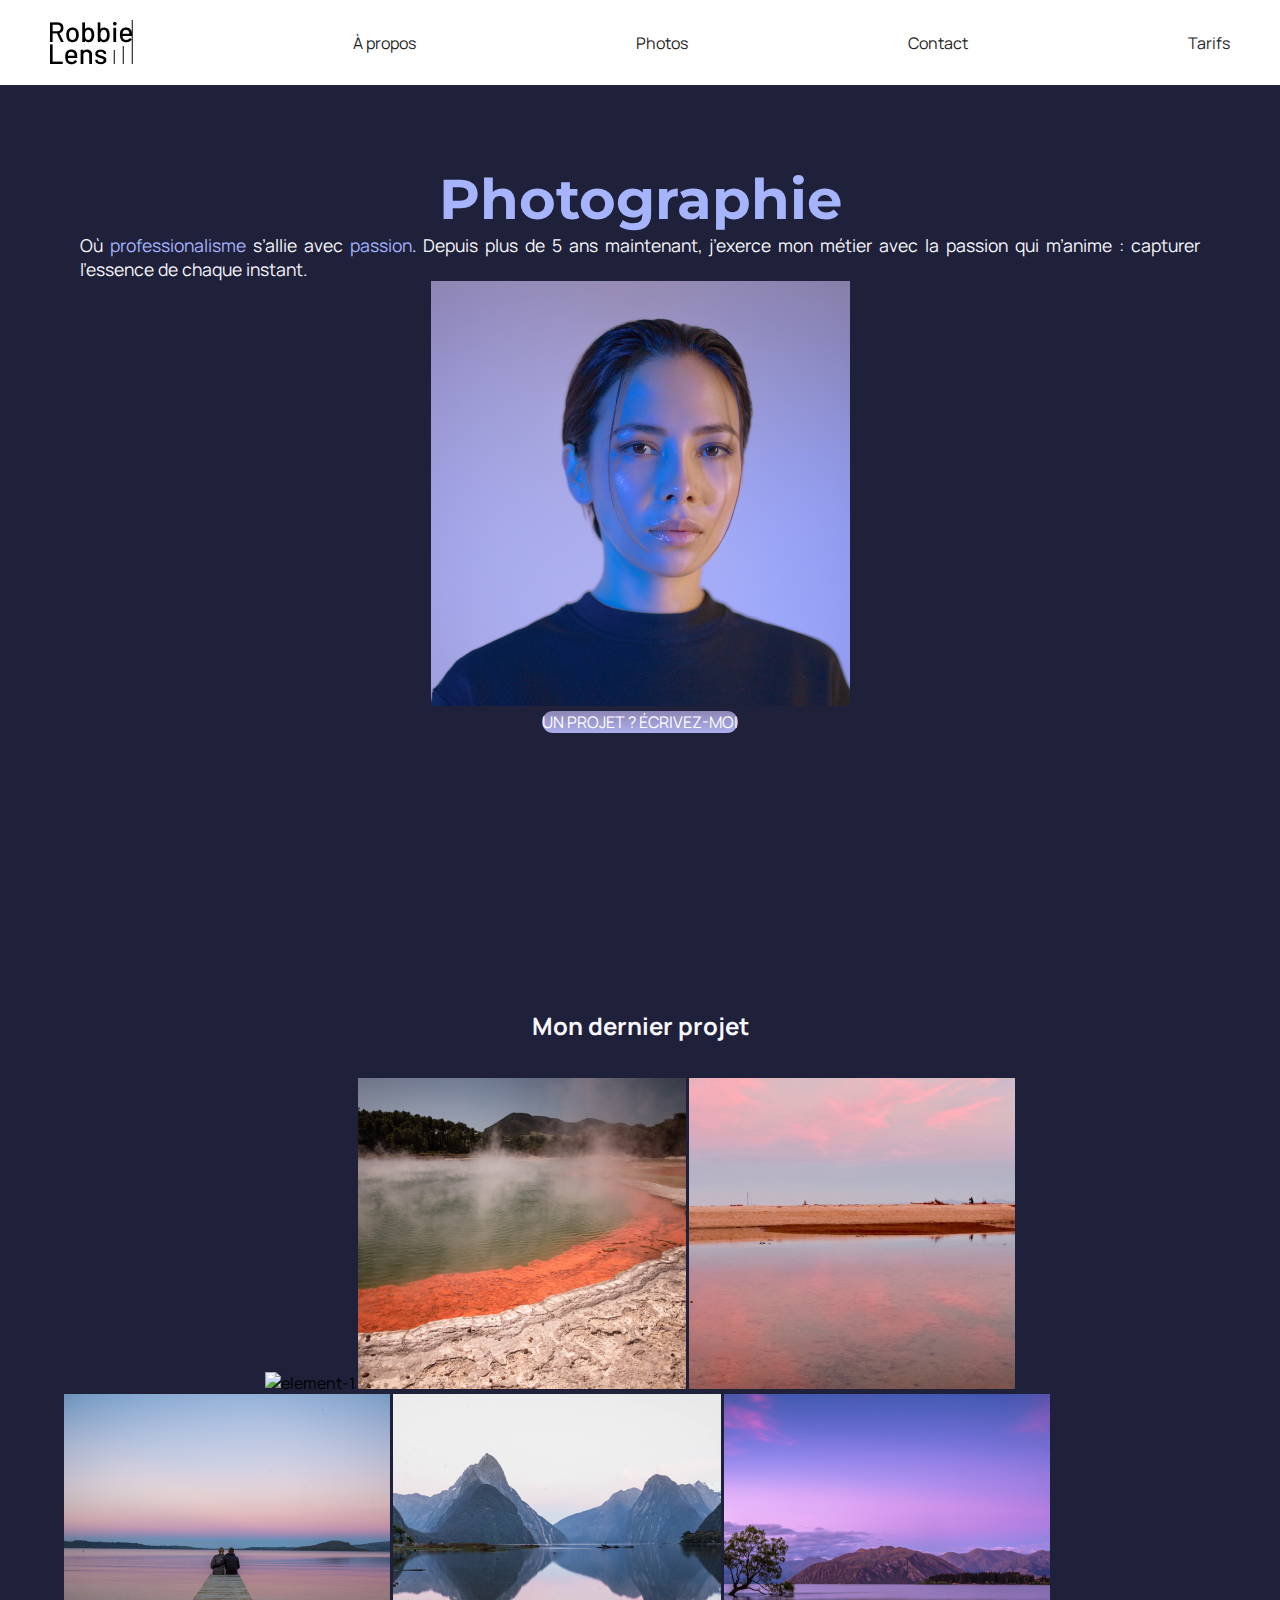
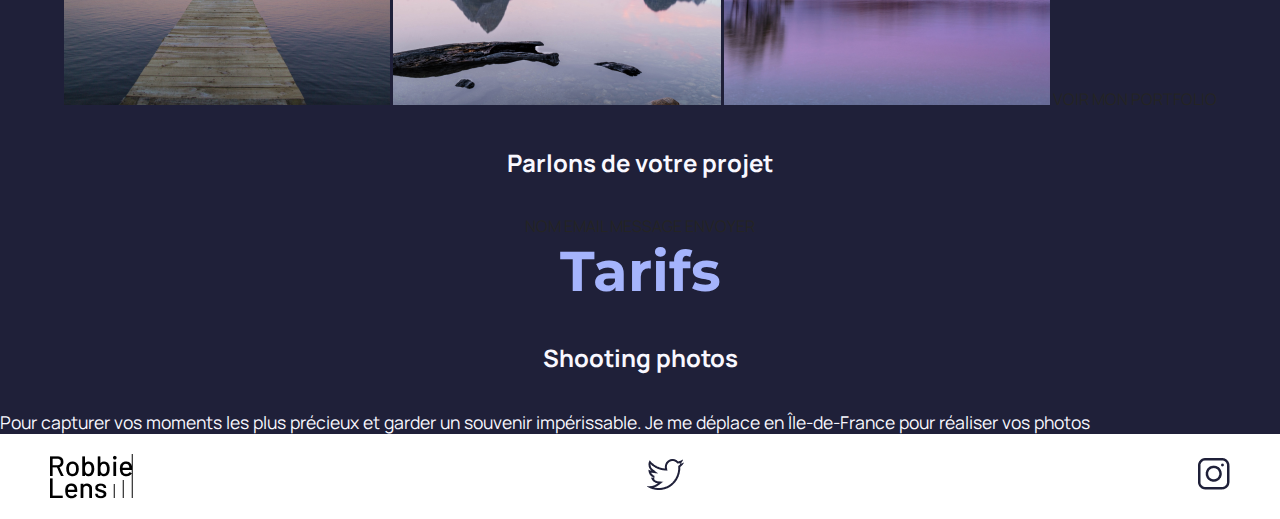
==== index.html @ d6343a6c "portfolio" ====
<!DOCTYPE html>
<html lang="fr">
    <head>
        <meta charset="utf-8">
        <title>Accueil - Robbie Lens Photographie</title>
    <link href="style.css" rel="stylesheet" >
    <link rel="preconnect" href="https://fonts.googleapis.com">
    <link rel="preconnect" href="https://fonts.gstatic.com" crossorigin>
    <link href="https://fonts.googleapis.com/css2?family=Manrope&family=Montserrat&display=swap" rel="stylesheet">
</head>

<body>
    <header> 
        <nav class="menu">
            <img src="images/logo.png" alt="logo" >
            <a href="Robilens_web_site.html">À propos</a>
            <a href="photos.html">Photos</a>
            <a href="contact.html">Contact</a>
            <a href="tarif.html">Tarifs</a>
    </nav>
</header>
<main class="Accueil">
    <section>
    <h1>Photographie</h1>
    <p>
        Où <em>professionalisme</em> s’allie avec <em>passion</em>. Depuis plus de 5 ans maintenant, j’exerce mon métier avec la passion qui m’anime : capturer l’essence de chaque instant.
    </p>
    <img src="images/robbie-lens.png" alt="Portrait avec effet de la photographe Robbie Lens" >
    <div>
        <a href="" class="cta">UN PROJET ? ÉCRIVEZ-MOI</a>
    </div>
    </section>
    <section class ="dernier_projet"></section>
    <h2>Mon dernier projet</h2>
        <div>
            <img src="images/acceuil/element-1.png" alt="element-1">
            <img src="images/accueil/element-2.png" alt="element-2">
            <img src="images/accueil/element-3.png" alt="element-3">
        </div>
        <div>
        <img src="images/accueil/element-4.png" alt="element-4">
                <img src="images/accueil/element-5.png" alt="element-5">
                <img src="images/accueil/element-6.png" alt="element-6">
    <a href="" class="portfolio">VOIR MON PORTFOLIO</a>
</div>
<h2>Parlons de votre projet</h2>
<div>
    <a href="" class="entrer_nom">NOM</a>
    <a href="" class="entrer_email">EMAIL</a>
    <a href="" class="entrer_message">MESSAGE</a>
    <a href="" class="_blank">ENVOYER</a>
</div>
<h1>Tarifs</h1>
<h2>Shooting photos</h2>
<p>Pour capturer vos moments les plus précieux et garder un souvenir impérissable. Je me déplace en Île-de-France pour réaliser vos photos</p>
</section>
</main>
<footer>
    <img src="images/logo.png" alt="Logo Robbie Lens" >
    <a target="_blank" href="https://twitter.com/" class="lien-icone">
        <img src="images/twitter.png" alt="Logo Twitter" >
    </a>
    <a target="_blank" href="https://www.instagram.com/" class="lien-icone">
        <img src="images/instagram.png" alt="Logo Instagram" >
    </a></footer>
</body>

</html>
---- style.css ----
*{
  margin: 0;
}
body {
    font-family: 'Manrope', sans-serif;
    font-size: 1em;
    background-color: #1f2039;
    text-align:center;
  }
  
  a {
    color: #242424;
    text-decoration: none;
  }
  
  em {
    color: #a5b4fc;
    font-style: normal;
  }
  
  h1 {
    font-size: 3.5em;
    color: #a5b4fc;
    font-family: 'Montserrat', sans-serif;
  }
  
  h2 {
    color: #f9f8ff;
    padding: 1.5em;
  }

  section {
    padding: 80px;
    text-align: center;
  }

  p,
  li {
    font-size: 1.1em;
    color: #f9f8ff;
    text-align: justify;
  }
  
  header,
  footer {
    background-color: white;
    padding: 20px 50px 20px 50px;
  }
  
  .cta {
    background: linear-gradient(#8e86b5, #acaeed);
    color: white;
    border-radius: 50px;
  }
  
  a:hover {
    text-decoration: underline;
  }
  
  .cta:hover {
    padding: auto;
    background: linear-gradient(#696484, #8788ba);
    text-decoration: none;
  }
  
  .lien-icone:hover {
    opacity: 0.5;
  }
  
  .carre-contenu {
    border-right: 1px solid #8e86b5;
    border-bottom: 1px solid #8e86b5;
    padding: 50px;
  }

nav,
footer{
  display: flex;
  justify-content: space-between;
  align-items:center;
  flex-direction: row;
}
nav a {
  margin-left: 30px;
}
.logo{
  display: flex;
  align-items: flex-start;
}

.dernier_projet h2{
  background-color: white;
  padding:80px;
  color : #242424;
  text-align: center;
  margin-bottom: 80px;
}
  .dernier_projet div{
    display: flex;
    flex-direction: row;
    gap: 20px;
    justify-content: center;
    margin-bottom: 20px;
}
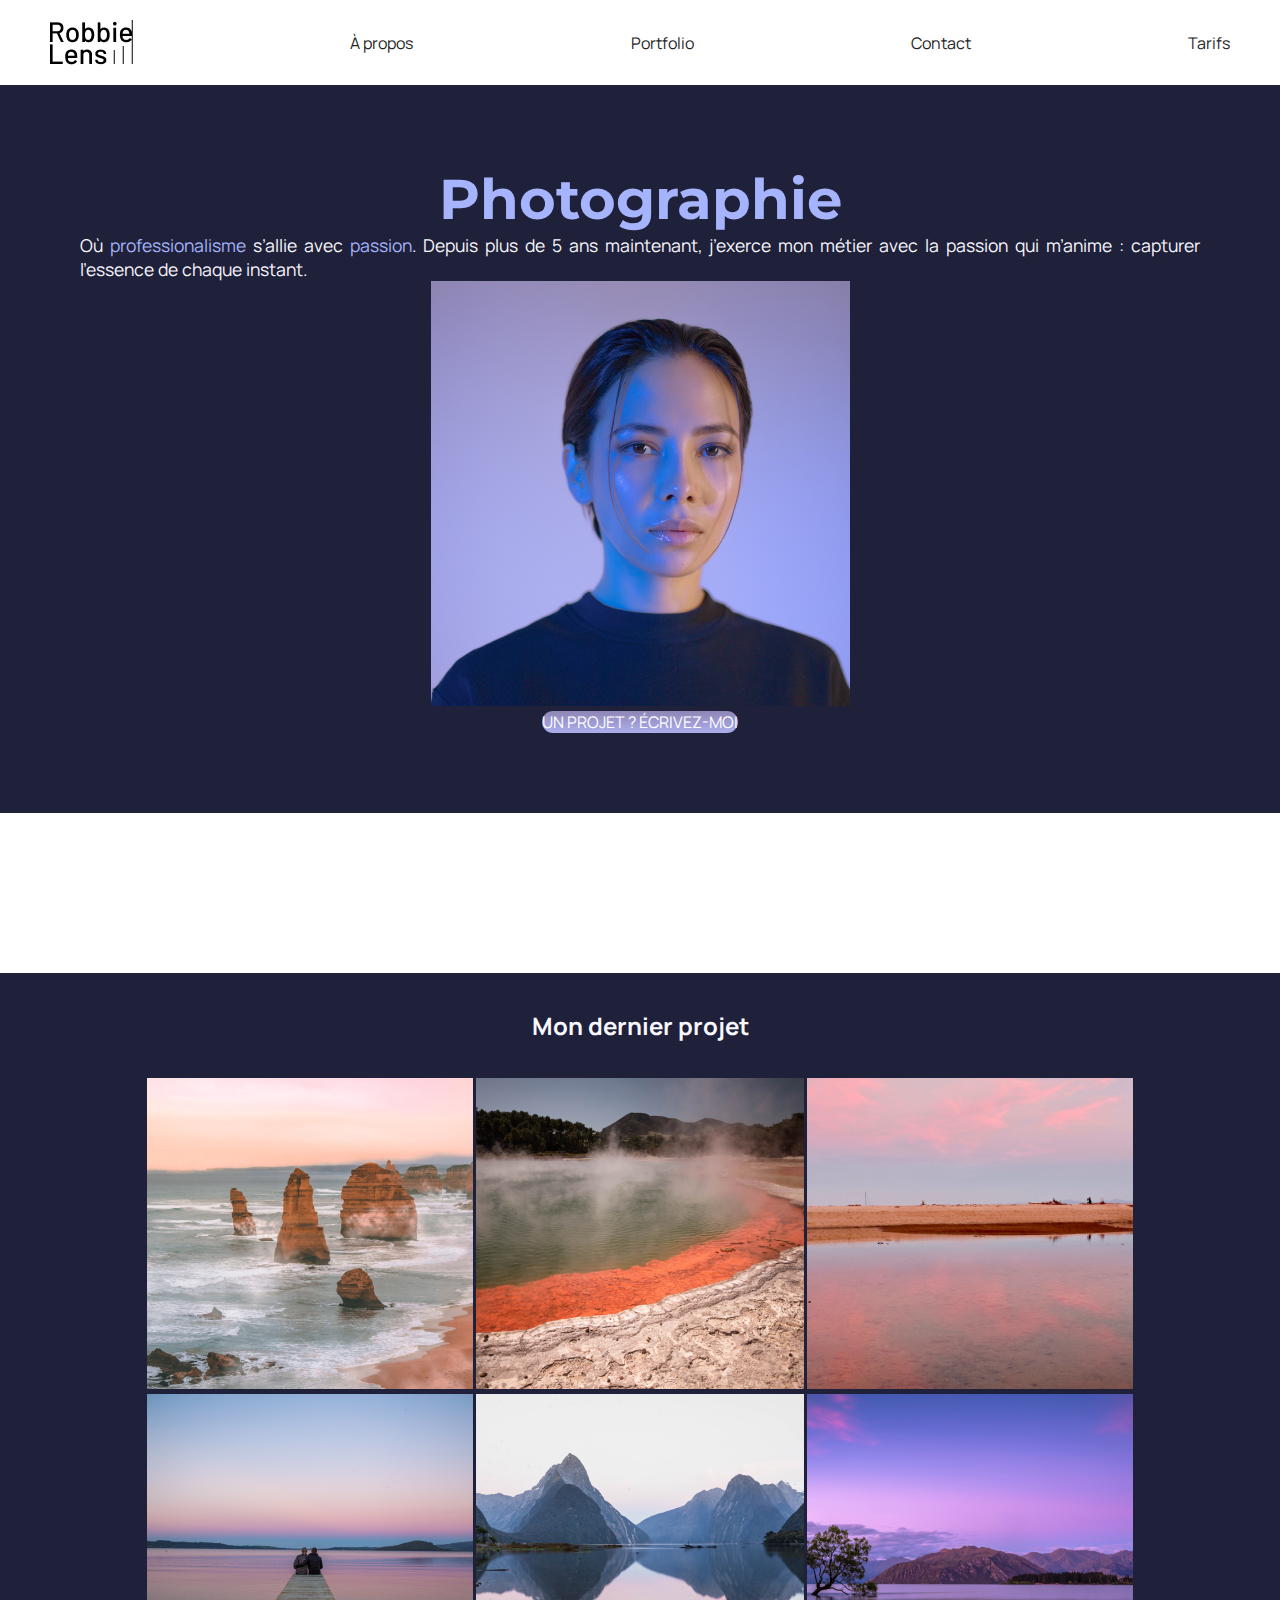
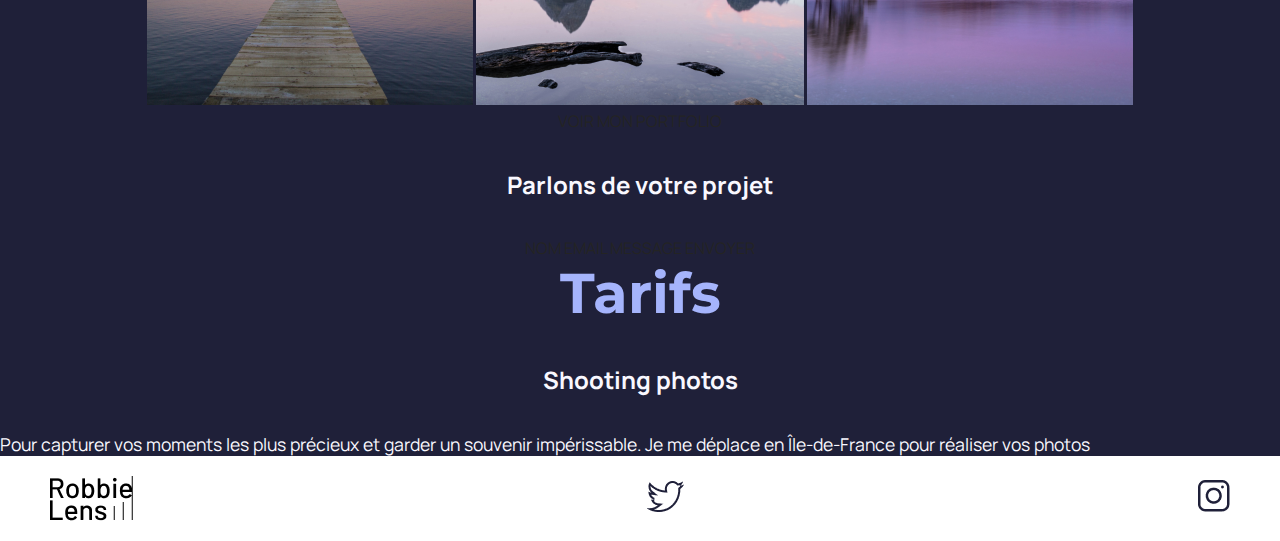
==== commit ac37a26b: "update" ====
--- a/index.html
+++ b/index.html
@@ -14,7 +14,7 @@
         <nav class="menu">
             <img src="images/logo.png" alt="logo" >
             <a href="Robilens_web_site.html">À propos</a>
-            <a href="photos.html">Photos</a>
+            <a href="portfolio.html">Portfolio</a>
             <a href="contact.html">Contact</a>
             <a href="tarif.html">Tarifs</a>
     </nav>
@@ -33,16 +33,16 @@
     <section class ="dernier_projet"></section>
     <h2>Mon dernier projet</h2>
         <div>
-            <img src="images/acceuil/element-1.png" alt="element-1">
+            <img src="images\accueil\element-1.png" alt="element-1">
             <img src="images/accueil/element-2.png" alt="element-2">
             <img src="images/accueil/element-3.png" alt="element-3">
         </div>
         <div>
-        <img src="images/accueil/element-4.png" alt="element-4">
-                <img src="images/accueil/element-5.png" alt="element-5">
-                <img src="images/accueil/element-6.png" alt="element-6">
-    <a href="" class="portfolio">VOIR MON PORTFOLIO</a>
-</div>
+            <img src="images/accueil/element-4.png" alt="element-4">
+            <img src="images/accueil/element-5.png" alt="element-5">
+            <img src="images/accueil/element-6.png" alt="element-6">
+        </div>
+   <div><a href="" class="portfolio">VOIR MON PORTFOLIO</a></div> 
 <h2>Parlons de votre projet</h2>
 <div>
     <a href="" class="entrer_nom">NOM</a>
--- a/style.css
+++ b/style.css
@@ -88,17 +88,51 @@
   align-items: flex-start;
 }
 
+.dernier_projet {
+  background-color: white;
+}
 .dernier_projet h2{
-  background-color: white;
   padding:80px;
   color : #242424;
   text-align: center;
   margin-bottom: 80px;
 }
+.dernier_projet div{
+  background-color: white;
+  
+}
   .dernier_projet div{
     display: flex;
     flex-direction: row;
+    flex-wrap: wrap;
     gap: 20px;
     justify-content: center;
     margin-bottom: 20px;
 }
+.portfolio-section-photos{
+  background-color: white;
+}
+.portfolio-section-photos h2{
+  color: #242424;
+  margin-bottom: 80px;
+}
+
+.grid_paysages {
+  display: grid;
+  grid-template-columns: 1fr 1fr 1fr;
+  grid-template-rows: 300px 300px 300px;
+  gap: 15px
+  
+}
+.grid_portraits{
+  display:grid;
+  grid-template-columns: 1fr 1fr 1fr;
+  grid-template-rows: 300px 300px;
+  gap: 15px
+}
+.grid_paysages img,
+.grid_portraits img{
+  height: 100%;
+  width: 100%;
+  object-fit: cover;
+}
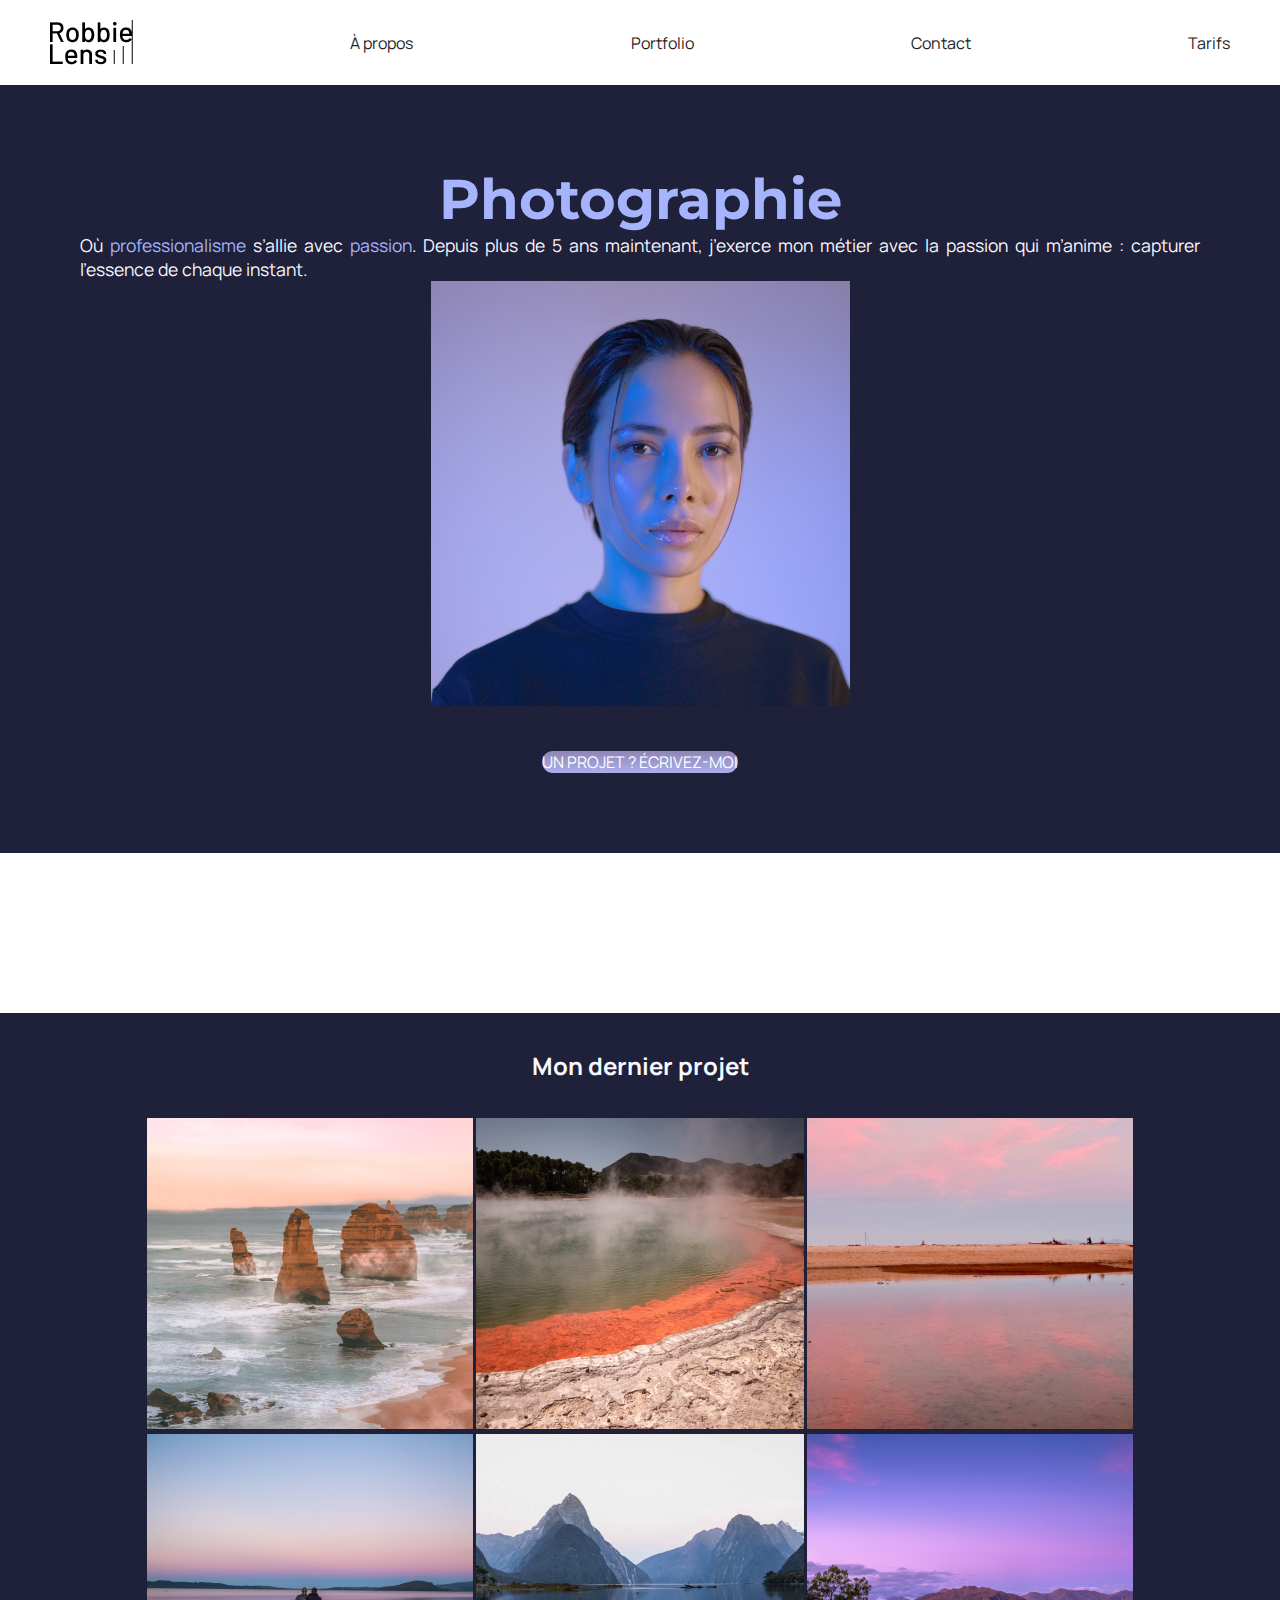
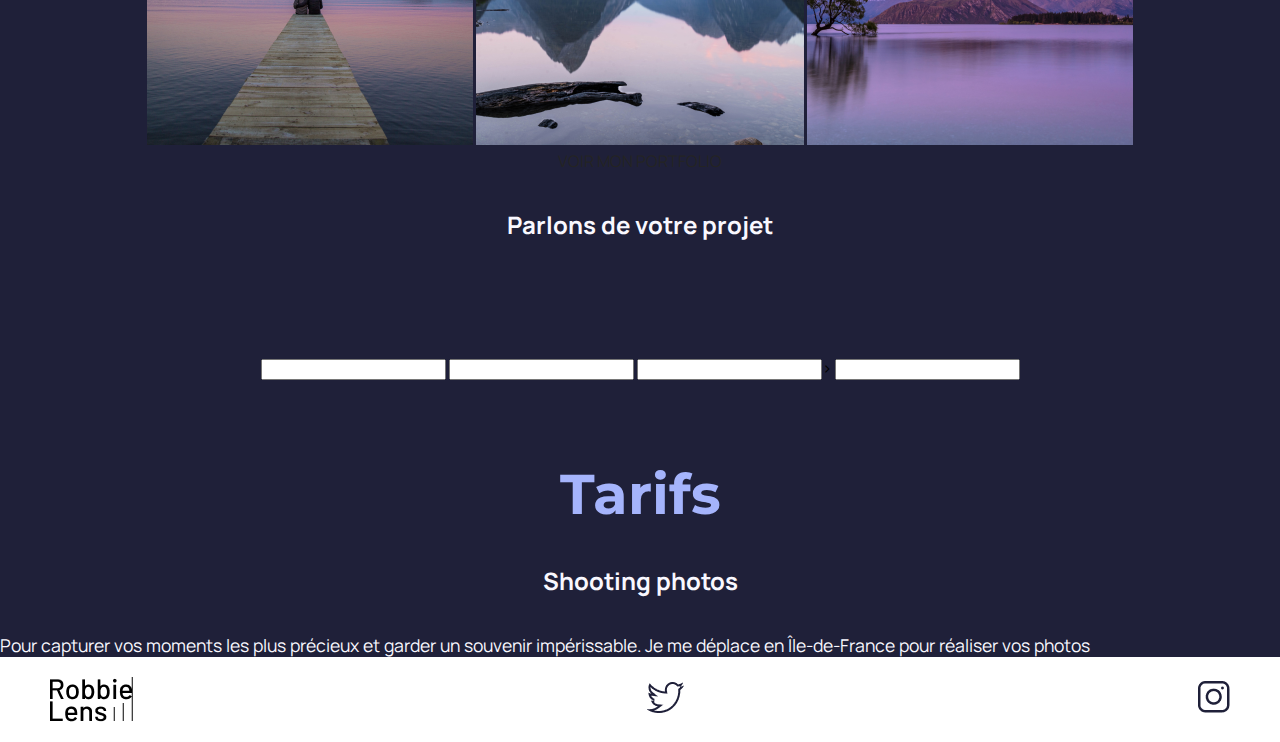
==== commit 58db59e0: "création d'un formulaire" ====
--- a/index.html
+++ b/index.html
@@ -16,7 +16,7 @@
             <a href="Robilens_web_site.html">À propos</a>
             <a href="portfolio.html">Portfolio</a>
             <a href="contact.html">Contact</a>
-            <a href="tarif.html">Tarifs</a>
+            <a href="tarifs.html">Tarifs</a>
     </nav>
 </header>
 <main class="Accueil">
@@ -44,12 +44,14 @@
         </div>
    <div><a href="" class="portfolio">VOIR MON PORTFOLIO</a></div> 
 <h2>Parlons de votre projet</h2>
-<div>
-    <a href="" class="entrer_nom">NOM</a>
-    <a href="" class="entrer_email">EMAIL</a>
-    <a href="" class="entrer_message">MESSAGE</a>
-    <a href="" class="_blank">ENVOYER</a>
-</div>
+<section>
+    <form>
+        <input type="text" name="NOM">
+        <input type="email" email=" Email">
+        <input type="text" message=" text">>
+        <input type="action" action="envoyer">
+    </form>
+</section>
 <h1>Tarifs</h1>
 <h2>Shooting photos</h2>
 <p>Pour capturer vos moments les plus précieux et garder un souvenir impérissable. Je me déplace en Île-de-France pour réaliser vos photos</p>
--- a/style.css
+++ b/style.css
@@ -25,6 +25,7 @@
   }
   
   h2 {
+    text-align: center;
     color: #f9f8ff;
     padding: 1.5em;
   }
@@ -48,6 +49,8 @@
   }
   
   .cta {
+    margin-top: 40px;
+    display: inline-block;
     background: linear-gradient(#8e86b5, #acaeed);
     color: white;
     border-radius: 50px;
@@ -136,3 +139,32 @@
   width: 100%;
   object-fit: cover;
 }
+table {
+  margin-top: 40px;
+  margin-bottom: 30px;
+  margin-left: 40px;
+  margin-right: 40px;
+  padding-left: 40px;
+  font-family: 'Montserrat';
+  Position: center;
+  color: white;
+  text-align: center;
+  width: 100%;
+  border-collapse: collapse;
+}
+th{
+font-style: normal;
+font-weight: 400;
+font-size: 20px;
+color: #a5b4fc;
+}
+td,
+th {
+  padding: 15px;
+  border: 1px solid #a5b4fc;
+}
+
+td,
+tr {
+  padding: 80px;
+}
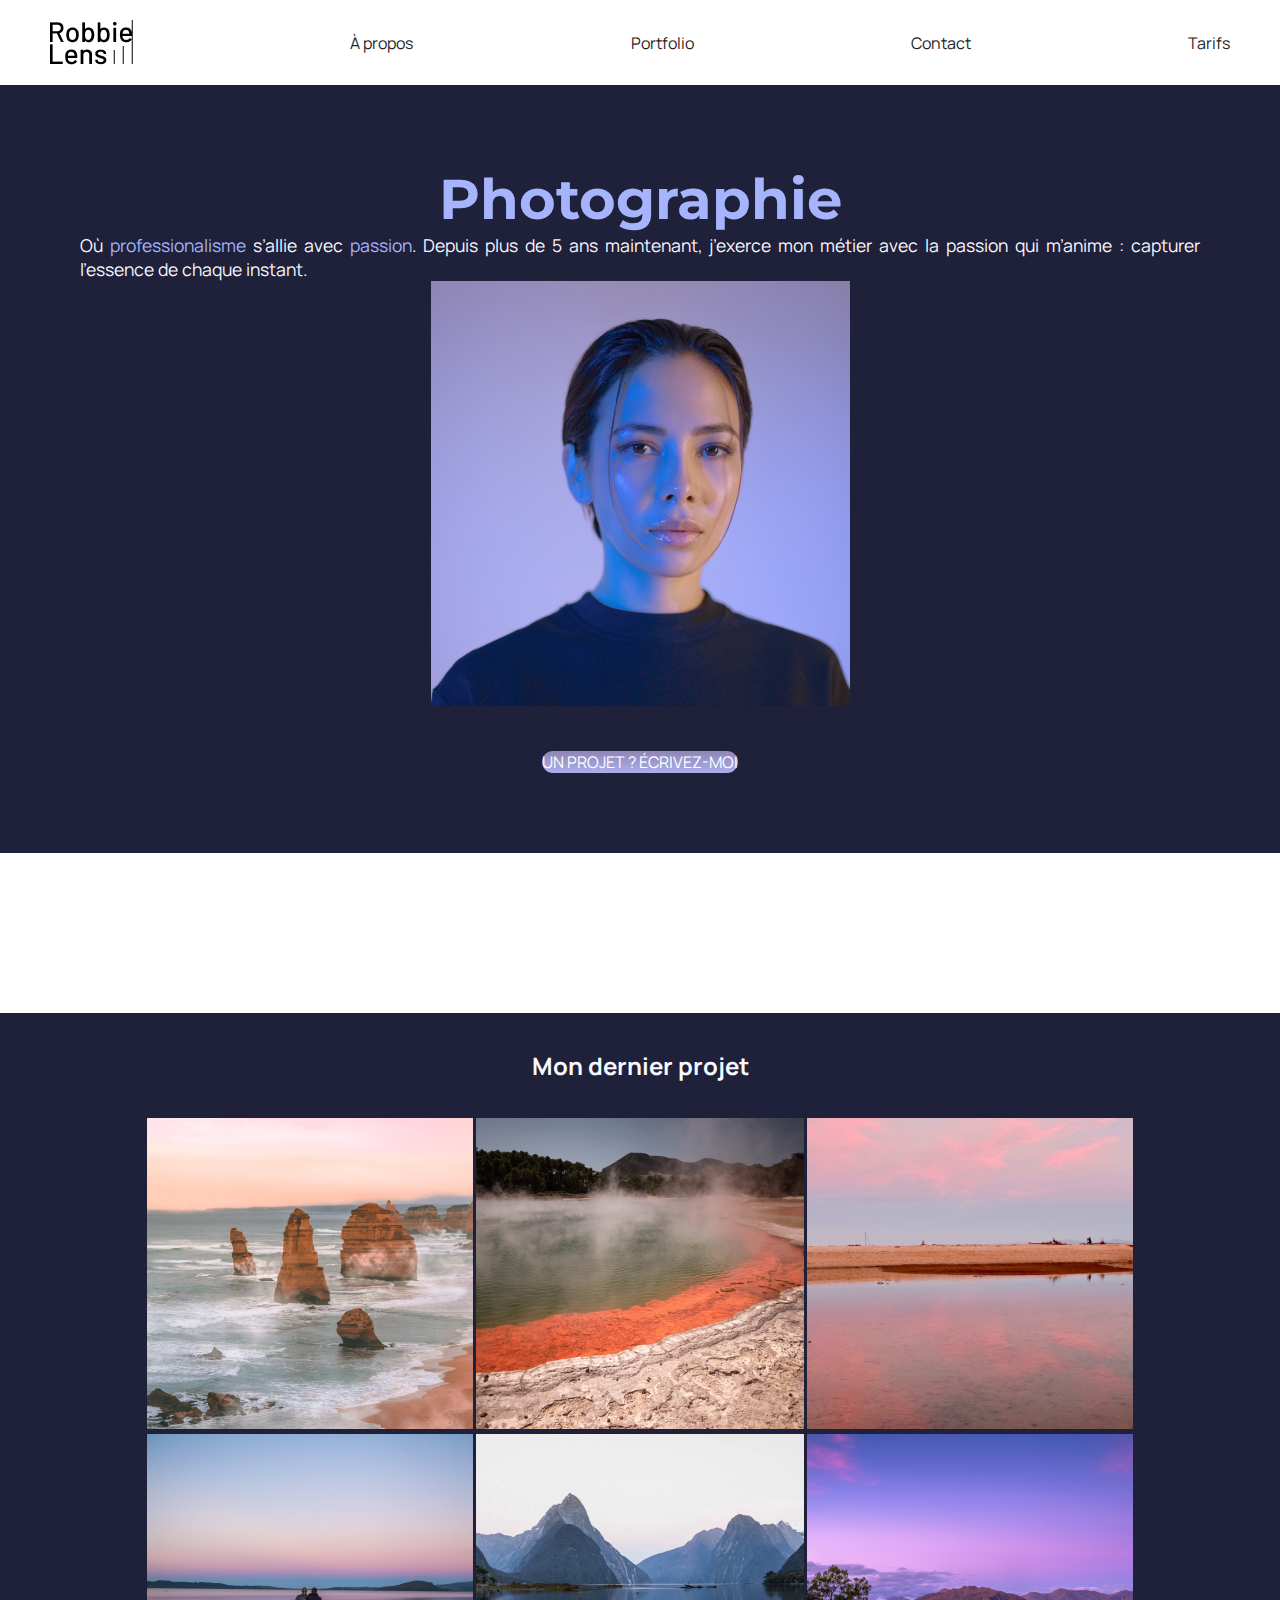
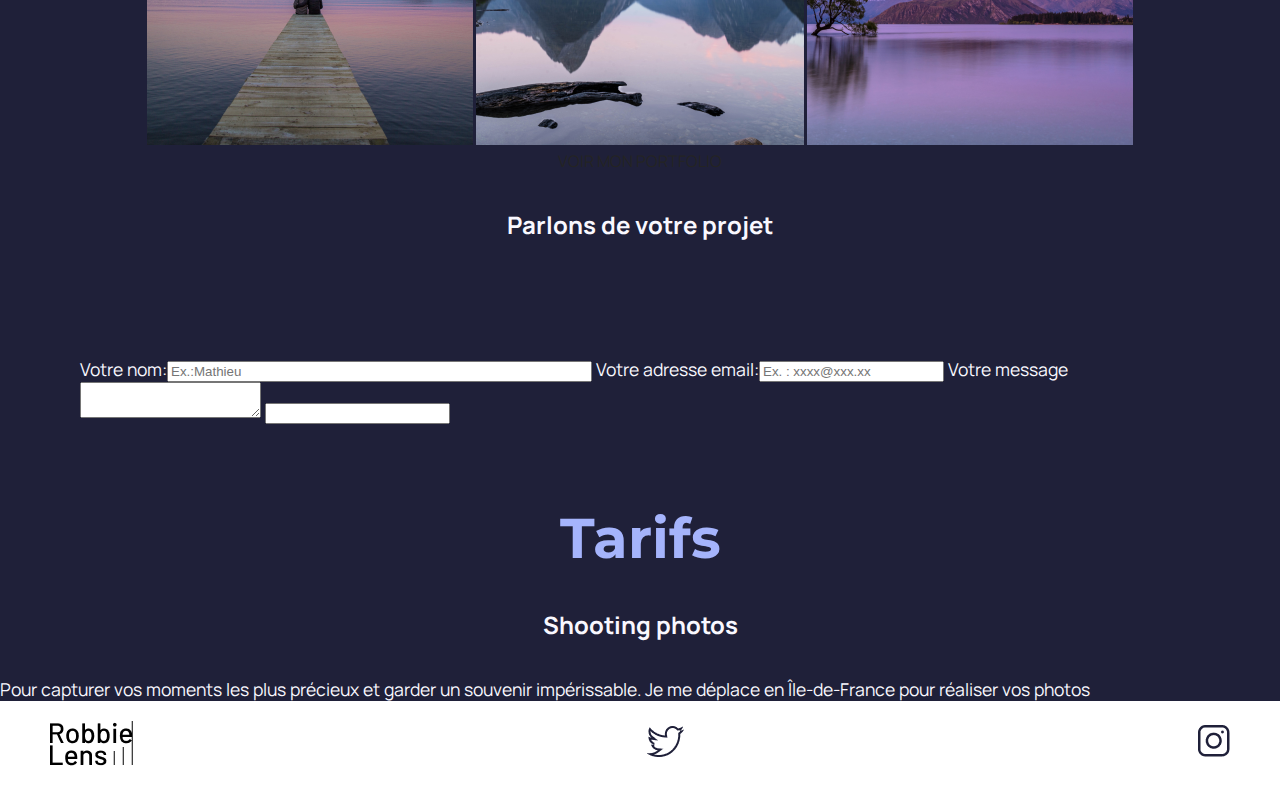
==== commit a981461c: "update" ====
--- a/index.html
+++ b/index.html
@@ -45,11 +45,14 @@
    <div><a href="" class="portfolio">VOIR MON PORTFOLIO</a></div> 
 <h2>Parlons de votre projet</h2>
 <section>
-    <form>
-        <input type="text" name="NOM">
-        <input type="email" email=" Email">
-        <input type="text" message=" text">>
+    <form method="get" action="">
+        <p>
+        <label for="name"> Votre nom</label>:<input type="text" name="nom" id="nom" placeholder="Ex.:Mathieu" size="50" maxlength="255">
+        <label for="email">Votre adresse email</label>:<input type="email" email=" email" id="email" placeholder="Ex. : xxxx@xxx.xx">
+        <label for="message">Votre message</label><br>
+        <textarea name="message" id= "message"></textarea>
         <input type="action" action="envoyer">
+        </p>
     </form>
 </section>
 <h1>Tarifs</h1>
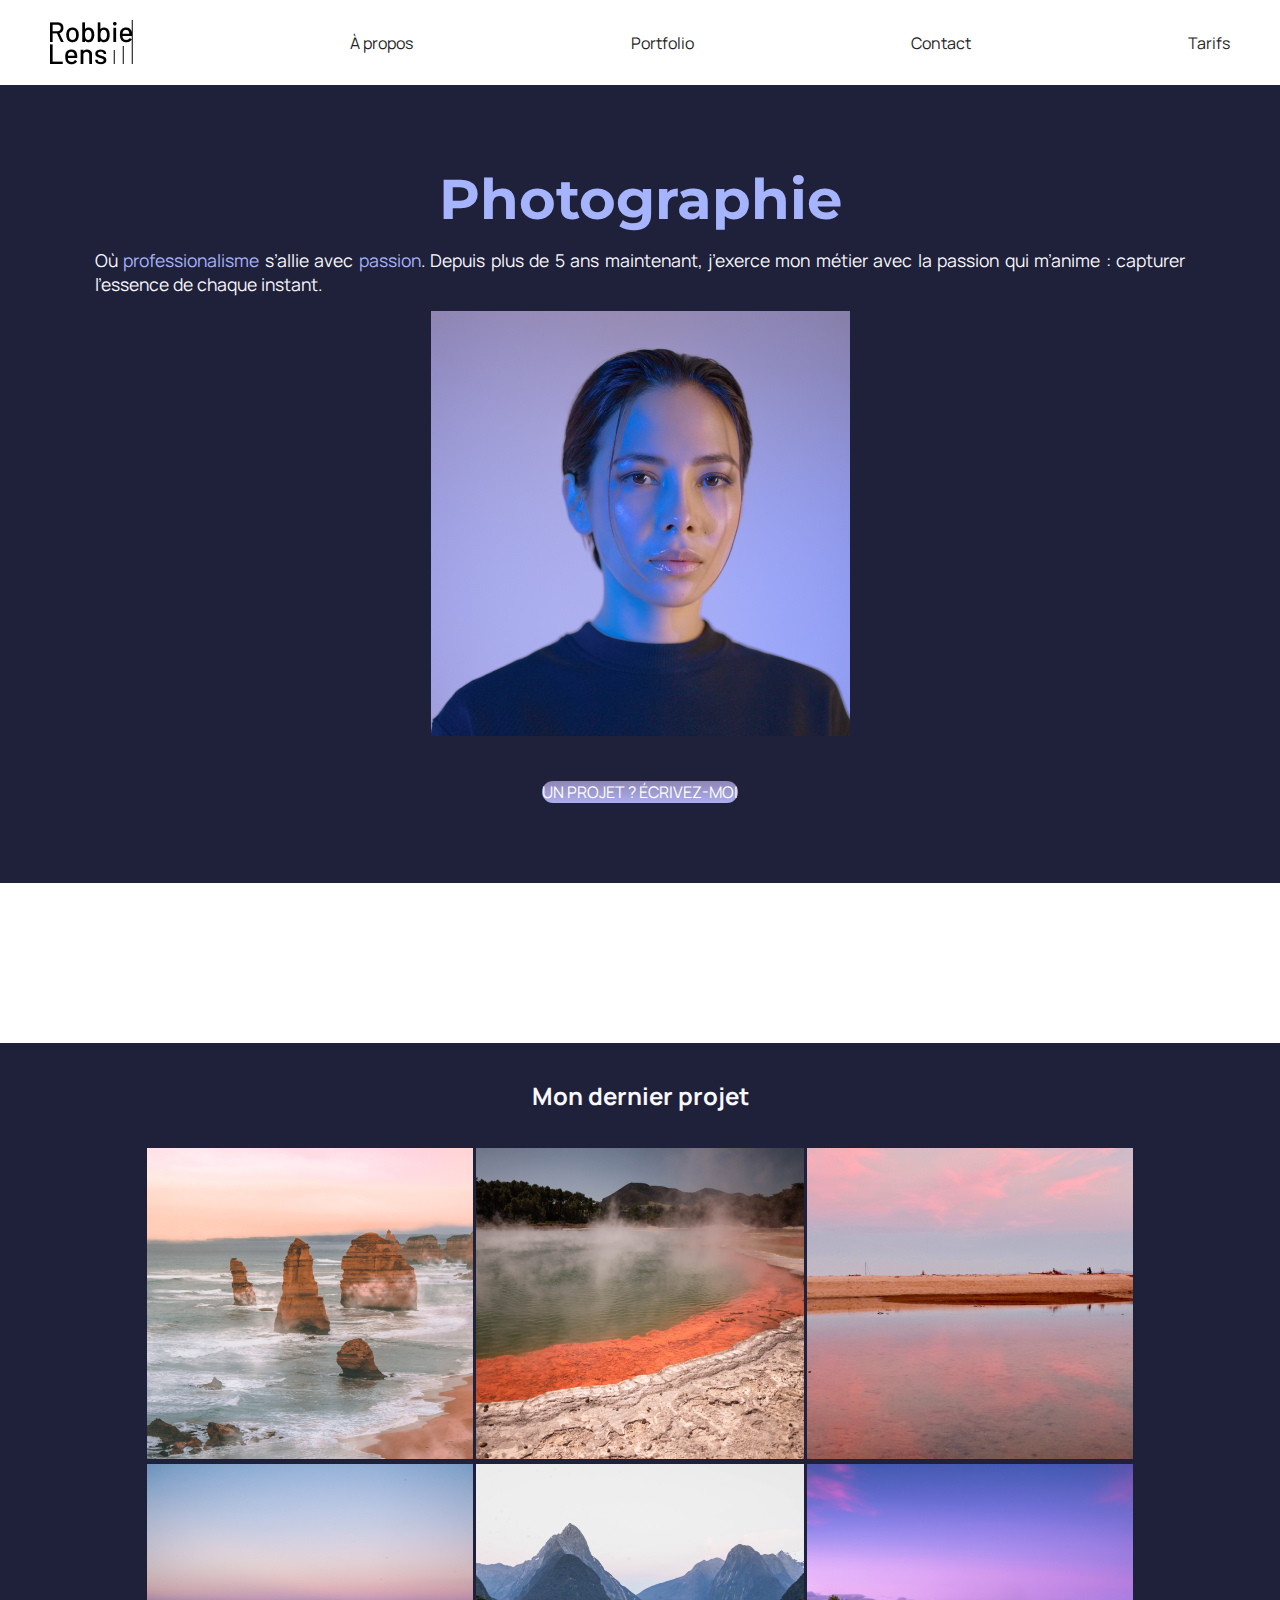
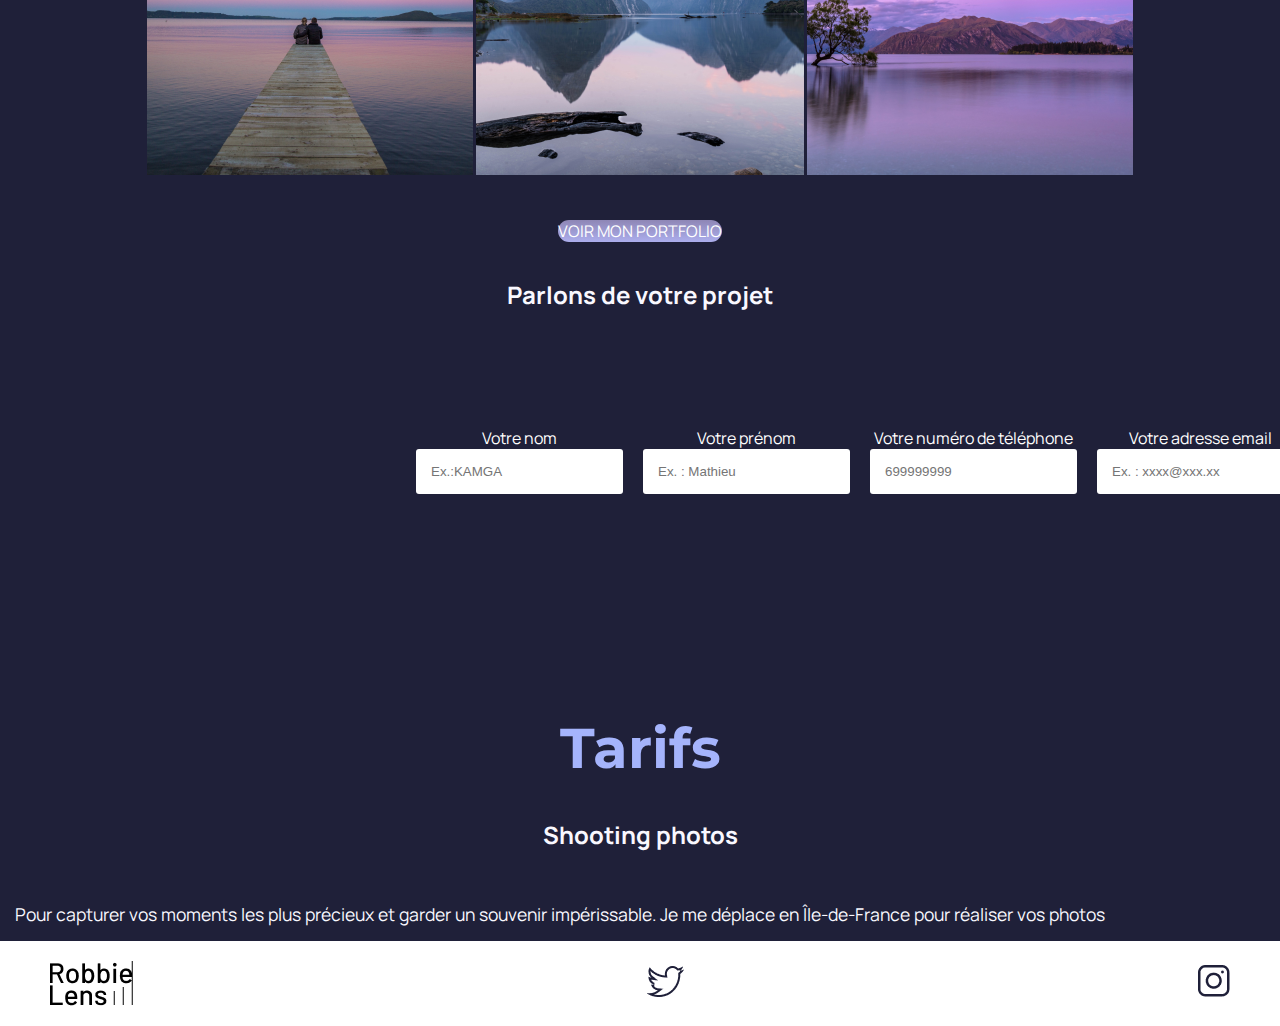
==== commit 0521482f: "faire le formulaire" ====
--- a/index.html
+++ b/index.html
@@ -3,7 +3,8 @@
     <head>
         <meta charset="utf-8">
         <title>Accueil - Robbie Lens Photographie</title>
-    <link href="style.css" rel="stylesheet" >
+    <link href="stylecss/style.css" rel="stylesheet" >
+    <link href="stylecss/index.css" rel="stylesheet">
     <link rel="preconnect" href="https://fonts.googleapis.com">
     <link rel="preconnect" href="https://fonts.gstatic.com" crossorigin>
     <link href="https://fonts.googleapis.com/css2?family=Manrope&family=Montserrat&display=swap" rel="stylesheet">
@@ -42,17 +43,37 @@
             <img src="images/accueil/element-5.png" alt="element-5">
             <img src="images/accueil/element-6.png" alt="element-6">
         </div>
-   <div><a href="" class="portfolio">VOIR MON PORTFOLIO</a></div> 
+        <div>
+            <a href="portfolio.html" class="cta">VOIR MON PORTFOLIO</a>
+        </div>
 <h2>Parlons de votre projet</h2>
 <section>
-    <form method="get" action="">
-        <p>
-        <label for="name"> Votre nom</label>:<input type="text" name="nom" id="nom" placeholder="Ex.:Mathieu" size="50" maxlength="255">
-        <label for="email">Votre adresse email</label>:<input type="email" email=" email" id="email" placeholder="Ex. : xxxx@xxx.xx">
-        <label for="message">Votre message</label><br>
-        <textarea name="message" id= "message"></textarea>
-        <input type="action" action="envoyer">
-        </p>
+    <form method="get" action="#">
+    <div class="form-nom-email">
+        <div class="nom-email">
+            <label for="name">Votre nom</label>
+            <input type="text" name="nom" id="nom" placeholder="Ex.:KAMGA">
+        </div>
+        <div>
+            <label for="prenom">Votre prénom</label>
+            <input type= "text" name="prenom" id="prenom" placeholder="Ex. : Mathieu">
+         </div> 
+        <div class="nom-email">
+            <label type="phone_number">Votre numéro de téléphone</label> 
+            <input type="tel" name="phone_number" placeholder="699999999">
+        </div>
+        <div class="nom-email">
+            <label for="email">Votre adresse email</label>
+            <input type="email" email=" email" placeholder="Ex. : xxxx@xxx.xx">
+        </div>
+        <div>
+            <label for="message">Votre message</label><br>
+            <textarea name="message" id= "message" rows="10"></textarea>
+        </div>
+        <div>
+        <input type="submit" value="Envoyer" class="cta">
+        </div>
+    </div>
     </form>
 </section>
 <h1>Tarifs</h1>
--- a/stylecss/style.css
+++ b/stylecss/style.css
@@ -0,0 +1,172 @@
+*{
+  margin: 0;
+}
+body {
+    font-family: 'Manrope', sans-serif;
+    font-size: 1em;
+    background-color: #1f2039;
+    text-align:center;
+  }
+  
+  a {
+    color: #242424;
+    text-decoration: none;
+  }
+  
+  em {
+    color: #a5b4fc;
+    font-style: normal;
+  }
+  
+  h1 {
+    font-size: 3.5em;
+    color: #a5b4fc;
+    font-family: 'Montserrat', sans-serif;
+  }
+  
+  h2 {
+    text-align: center;
+    color: #f9f8ff;
+    padding: 1.5em;
+  }
+
+  section {
+    padding: 80px;
+    text-align: center;
+  }
+
+  p,
+  li {
+    font-size: 1.1em;
+    color: #f9f8ff;
+    text-align: justify;
+    padding: 15px;
+  }
+  
+  header,
+  footer {
+    background-color: white;
+    padding: 20px 50px 20px 50px;
+  }
+  
+  .cta {
+    margin-top: 40px;
+    display: inline-block;
+    background: linear-gradient(#8e86b5, #acaeed);
+    color: white;
+    border-radius: 50px;
+  }
+  
+  a:hover {
+    text-decoration: underline;
+  }
+  
+  .cta:hover {
+    padding: auto;
+    background: linear-gradient(#696484, #8788ba);
+    text-decoration:double ;
+  }
+  
+  .lien-icone:hover {
+    opacity: 0.5;
+  }
+  
+  .carre-contenu {
+    border-right: 1px solid #8e86b5;
+    border-bottom: 1px solid #8e86b5;
+    padding: 50px;
+  }
+
+nav,
+footer{
+  display: flex;
+  justify-content: space-between;
+  align-items:center;
+  flex-direction: row;
+}
+nav a {
+  margin-left: 30px;
+}
+.logo{
+  display: flex;
+  align-items: flex-start;
+}
+
+.dernier_projet {
+  background-color: white;
+}
+.dernier_projet h2{
+  padding:80px;
+  color : #242424;
+  text-align: center;
+  margin-bottom: 80px;
+}
+.dernier_projet div{
+  background-color: white;
+  
+}
+  .dernier_projet div{
+    display: flex;
+    flex-direction: row;
+    flex-wrap: wrap;
+    gap: 20px;
+    justify-content: center;
+    margin-bottom: 20px;
+}
+.portfolio-section-photos{
+  background-color: white;
+}
+.portfolio-section-photos h2{
+  color: #242424;
+  margin-bottom: 80px;
+}
+
+.grid_paysages {
+  display: grid;
+  grid-template-columns: 1fr 1fr 1fr;
+  grid-template-rows: 300px 300px 300px;
+  gap: 15px
+  
+}
+.grid_portraits{
+  display:grid;
+  grid-template-columns: 1fr 1fr 1fr;
+  grid-template-rows: 300px 300px;
+  gap: 15px
+}
+.grid_paysages img,
+.grid_portraits img{
+  height: 100%;
+  width: 100%;
+  object-fit: cover;
+}
+table {
+  margin-top: 40px;
+  margin-bottom: 30px;
+  margin-left: 40px;
+  margin-right: 40px;
+  padding-left: 40px;
+  font-family: 'Montserrat';
+  Position: center;
+  color: white;
+  text-align: center;
+  width: 100%;
+  border-collapse: collapse;
+}
+th{
+font-style: normal;
+font-weight: 400;
+font-size: 20px;
+color: #a5b4fc;
+}
+td,
+th {
+  padding: 15px;
+  border: 1px solid #a5b4fc;
+}
+
+td,
+tr {
+  padding: 80px;
+}
+
--- a/stylecss/index.css
+++ b/stylecss/index.css
@@ -0,0 +1,30 @@
+form {
+    display: flex;
+    flex-direction: column;
+    width: 40%;
+    margin: auto;
+    color: white;
+  }
+  
+  .form-nom-email {
+    display: flex;
+    flex-direction: row;
+    gap: 20px;
+  }
+  
+  input,
+  textarea {
+    padding: 15px;
+    border-radius: 3px;
+    border: none;
+  }
+  
+  label {
+    margin-bottom: 15px;
+  }
+  
+  input[type='submit'] {
+    width: 200px;
+    margin:auto;
+    margin-top: 30px;
+  }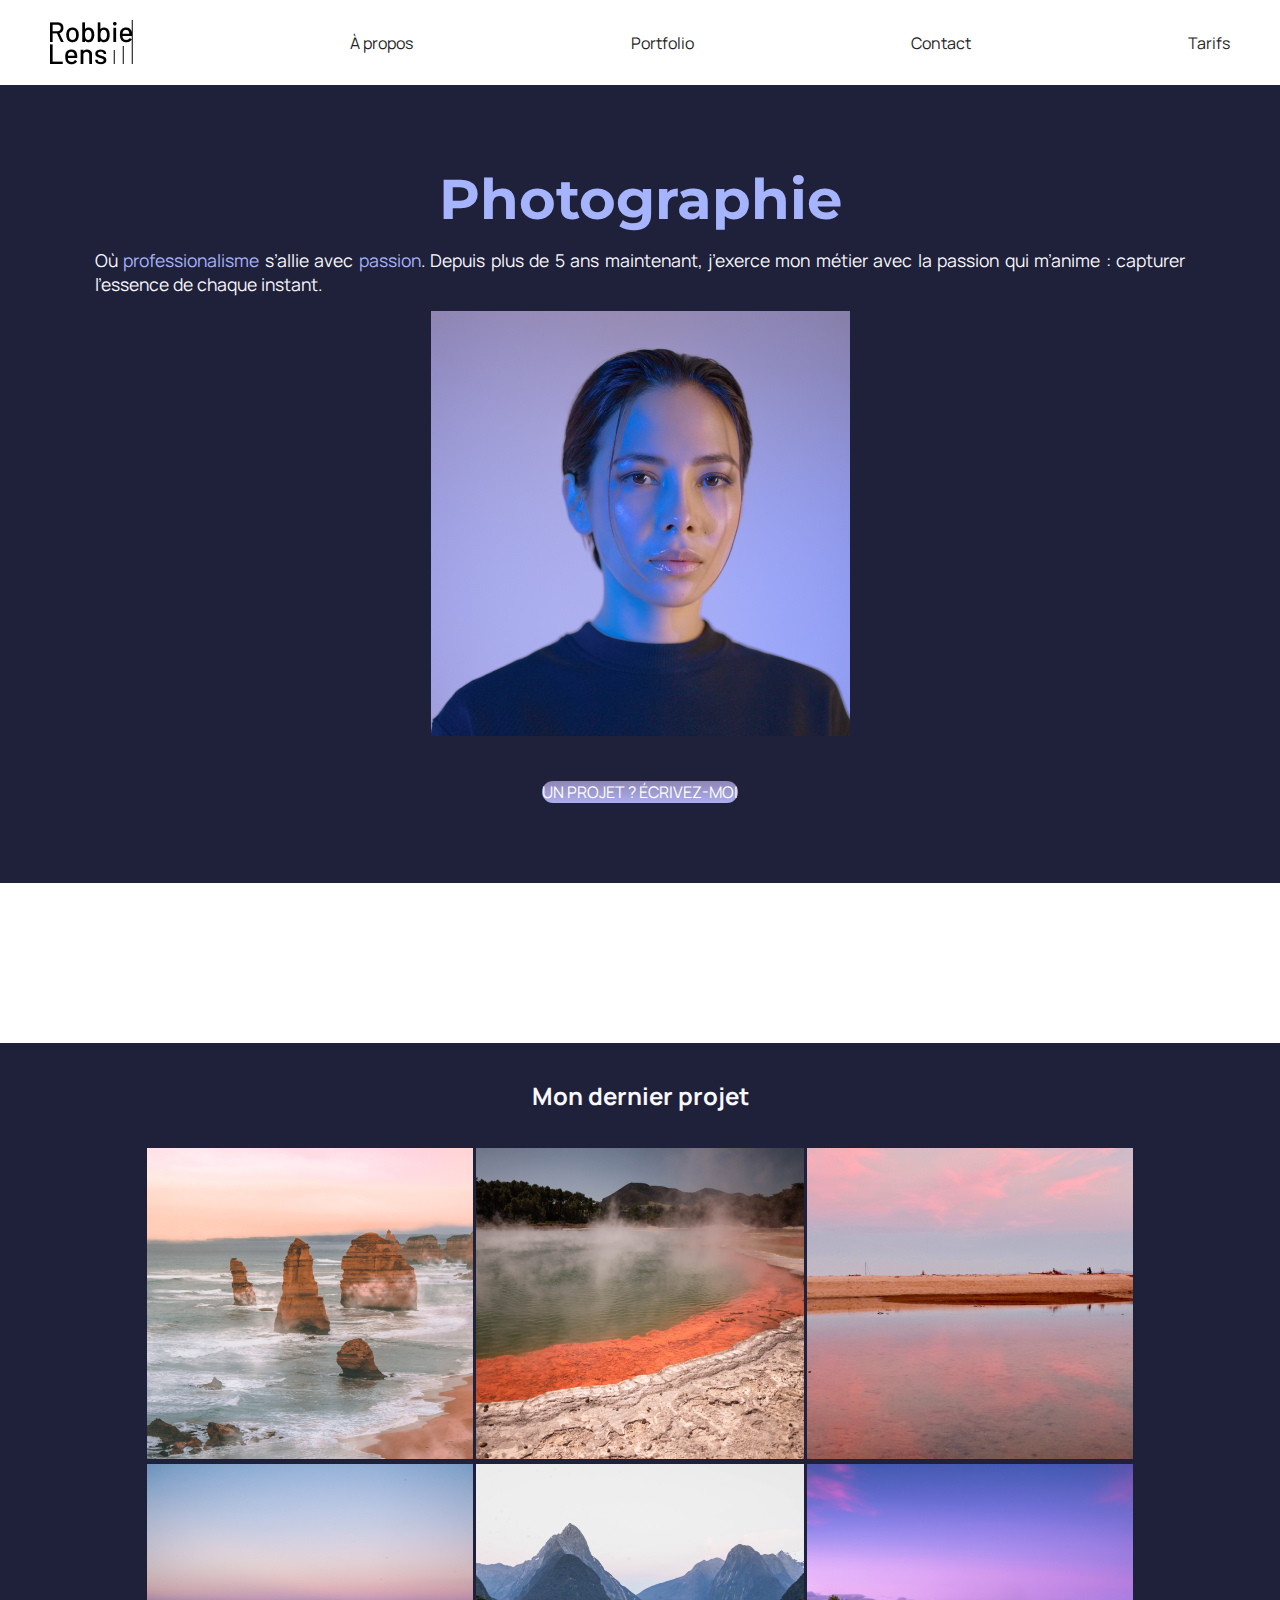
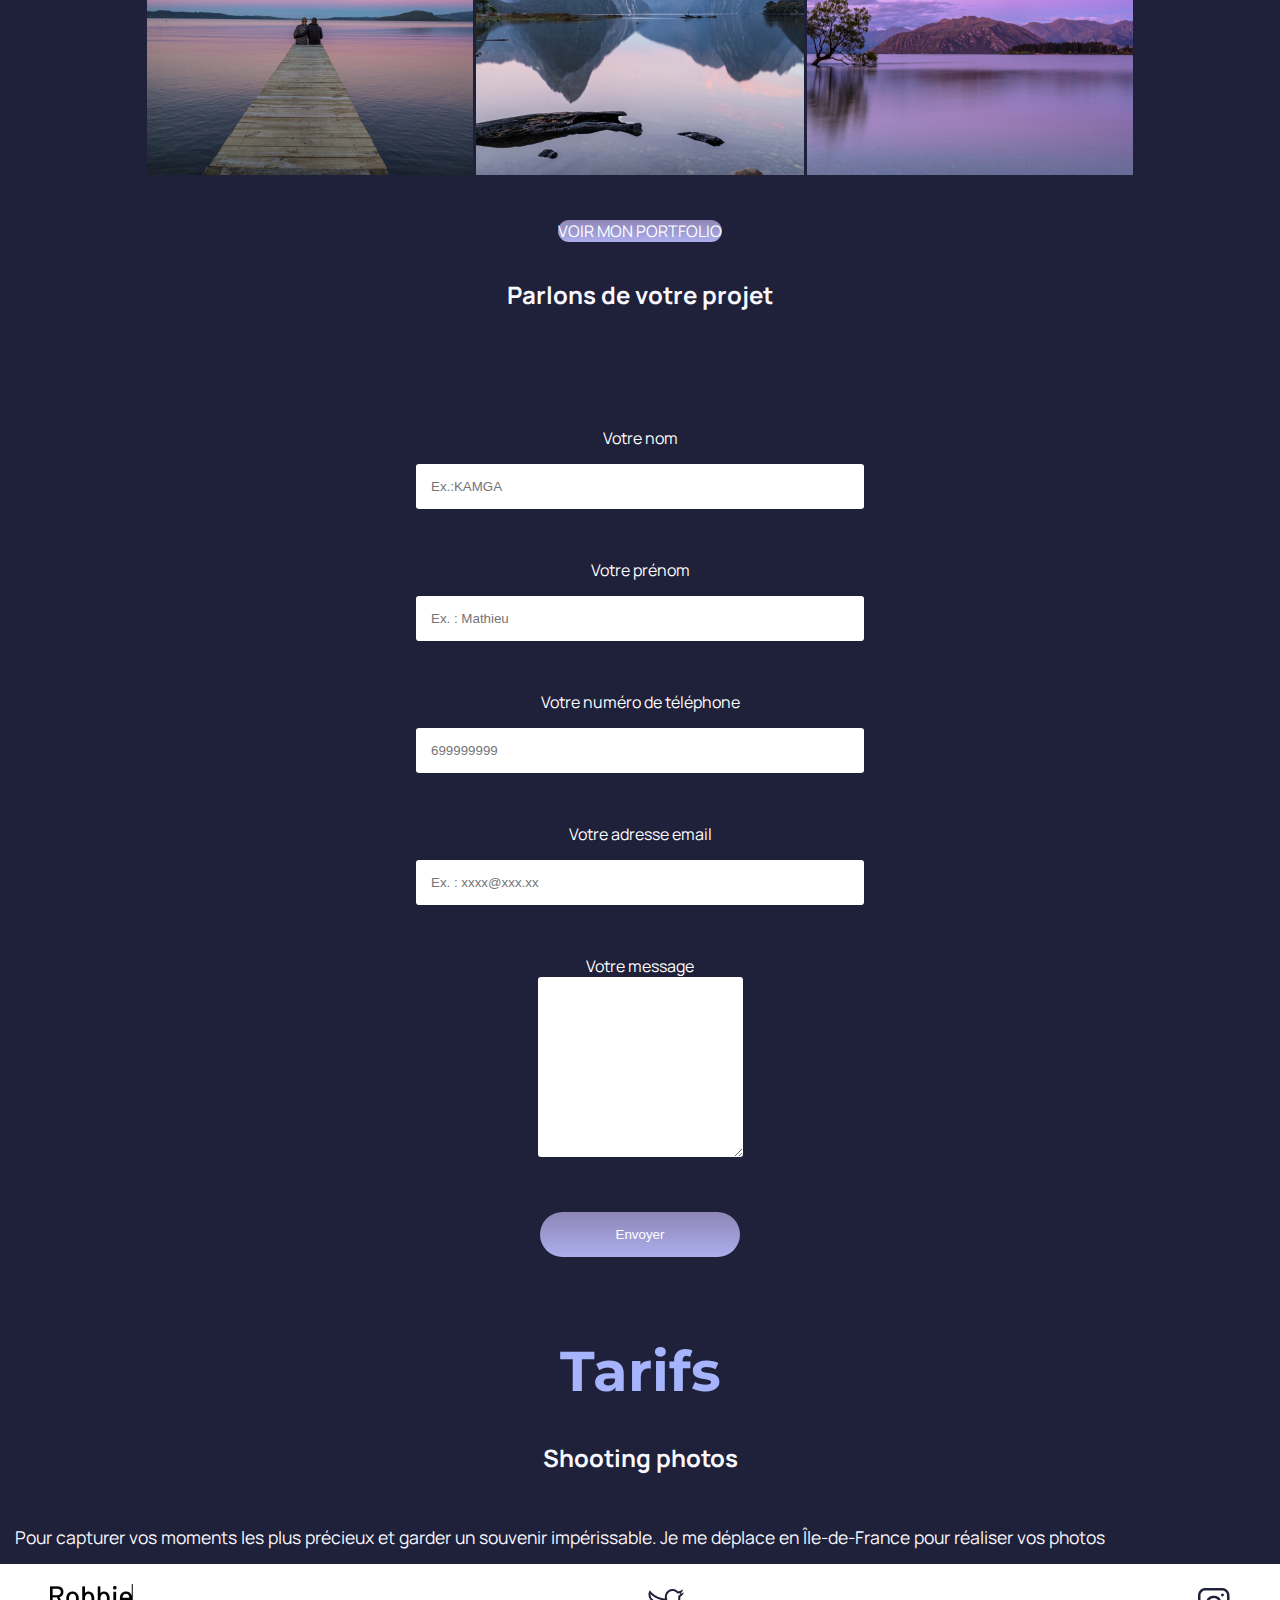
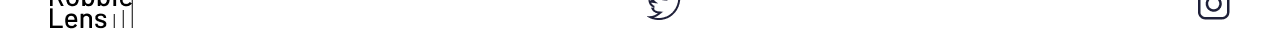
==== commit e49dd777: "update" ====
--- a/index.html
+++ b/index.html
@@ -50,19 +50,19 @@
 <section>
     <form method="get" action="#">
     <div class="form-nom-email">
-        <div class="nom-email">
+        <div class="form-column">
             <label for="name">Votre nom</label>
             <input type="text" name="nom" id="nom" placeholder="Ex.:KAMGA">
         </div>
-        <div>
+        <div class="form-column">
             <label for="prenom">Votre prénom</label>
             <input type= "text" name="prenom" id="prenom" placeholder="Ex. : Mathieu">
          </div> 
-        <div class="nom-email">
+        <div class="form-column">
             <label type="phone_number">Votre numéro de téléphone</label> 
             <input type="tel" name="phone_number" placeholder="699999999">
         </div>
-        <div class="nom-email">
+        <div class="form-column">
             <label for="email">Votre adresse email</label>
             <input type="email" email=" email" placeholder="Ex. : xxxx@xxx.xx">
         </div>
--- a/stylecss/index.css
+++ b/stylecss/index.css
@@ -8,10 +8,18 @@
   
   .form-nom-email {
     display: flex;
-    flex-direction: row;
+    flex-direction: column;
+    position: relative;
+    justify-content: center;
     gap: 20px;
   }
-  
+  .form-column{
+    flex: 2;
+    display: flex;
+    flex-direction: column;
+    margin-bottom: 30px;
+  }
+
   input,
   textarea {
     padding: 15px;
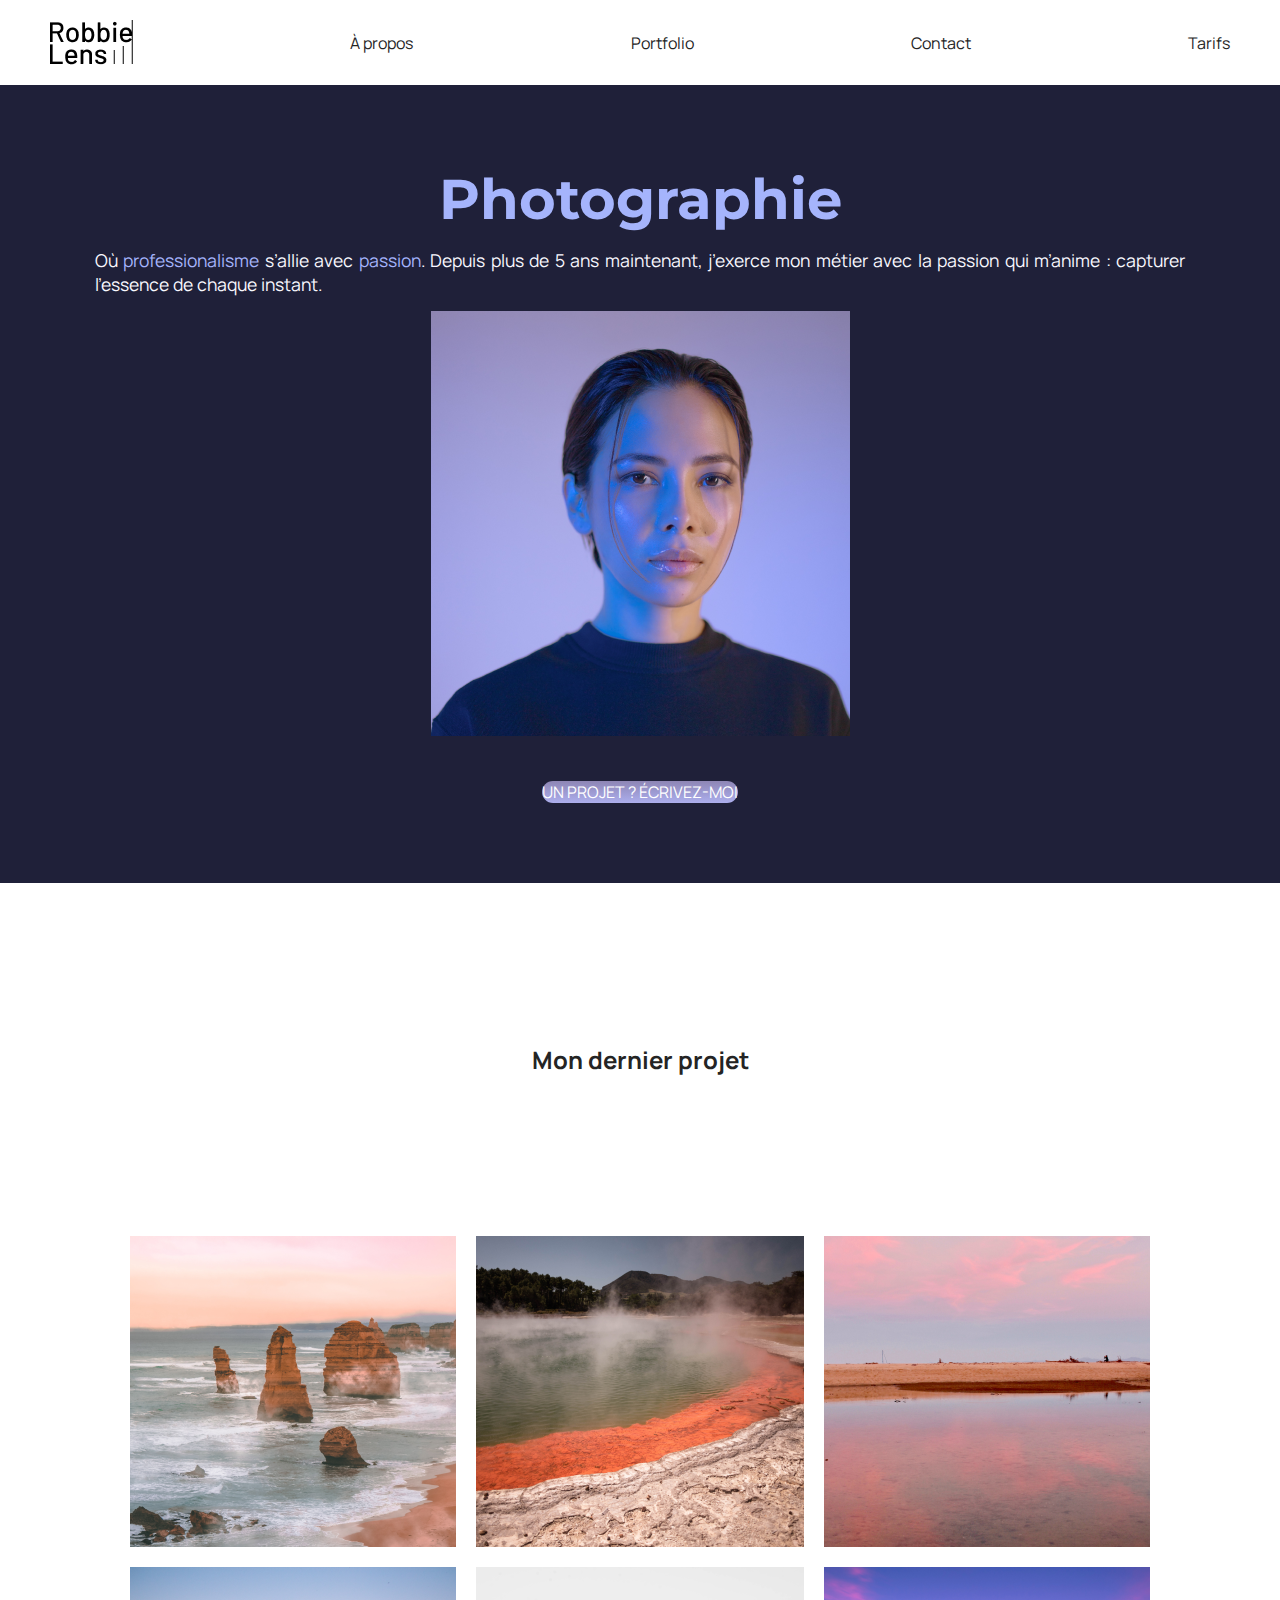
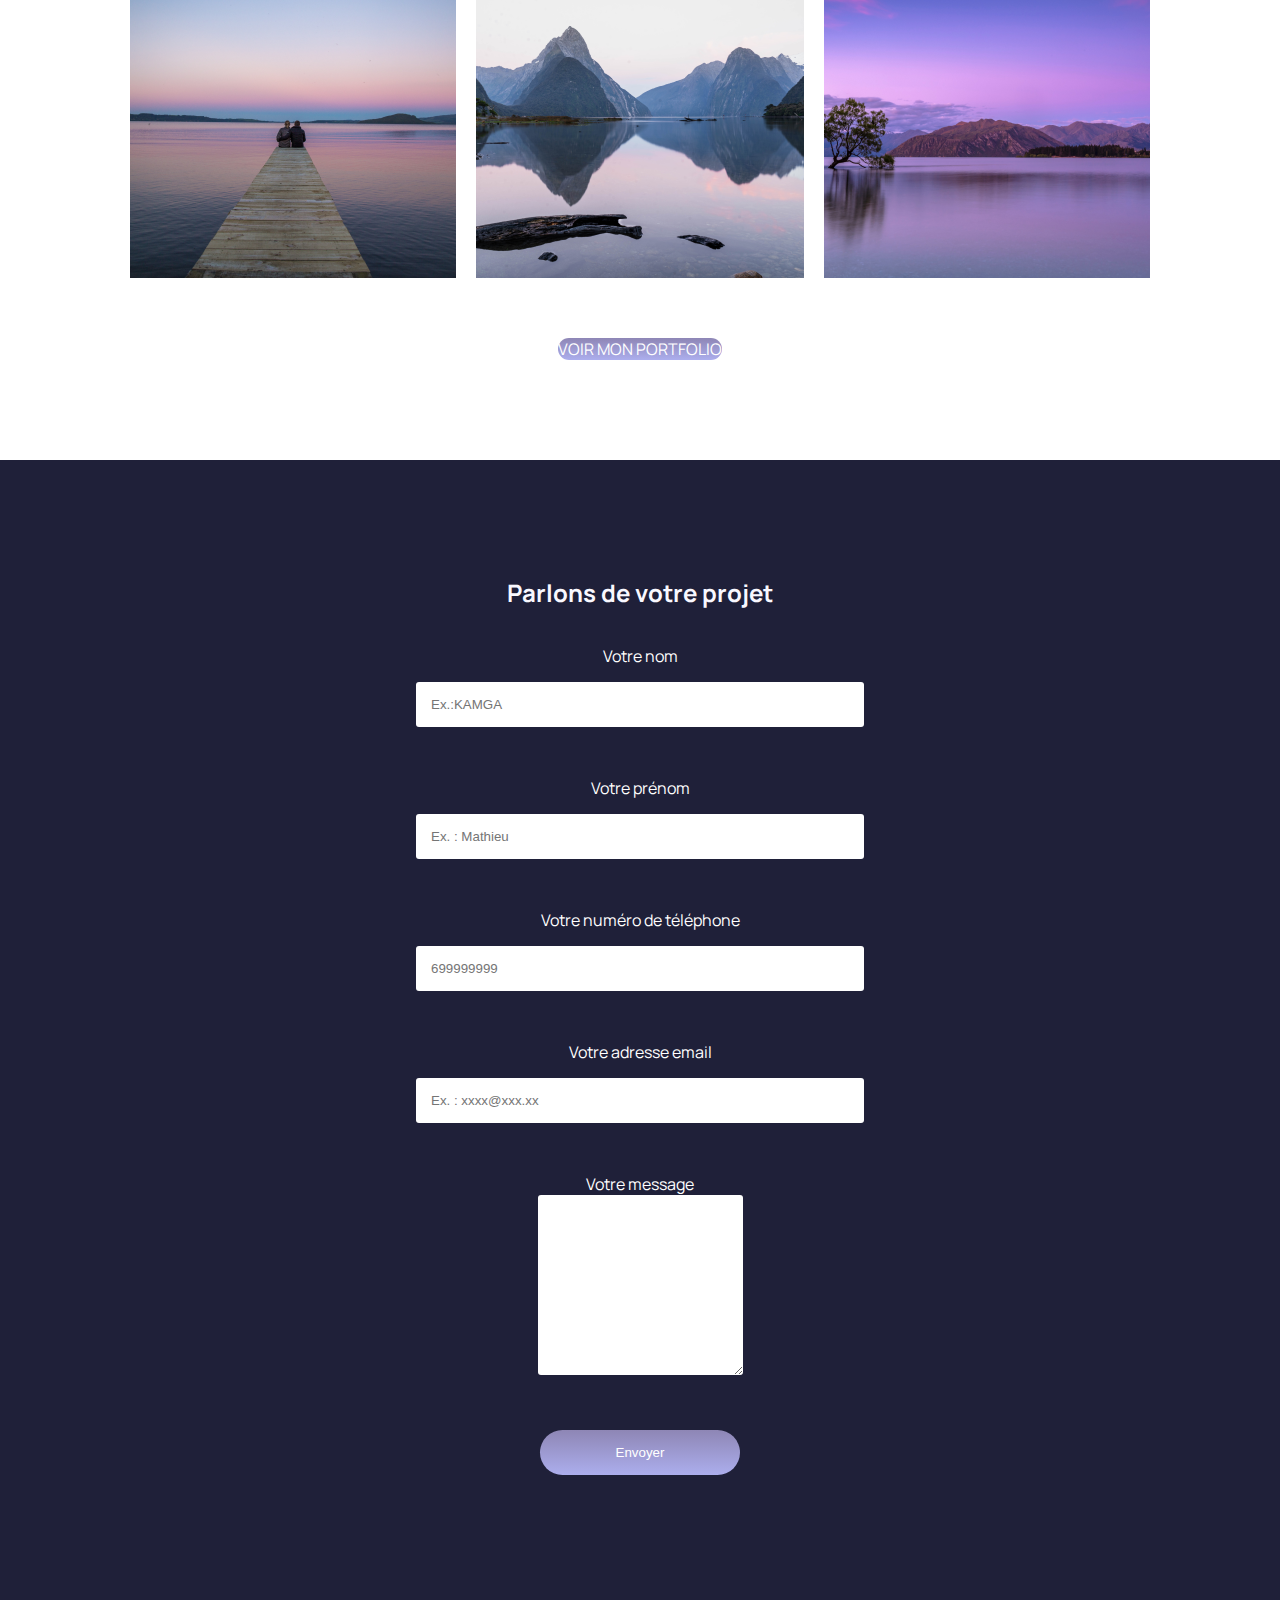
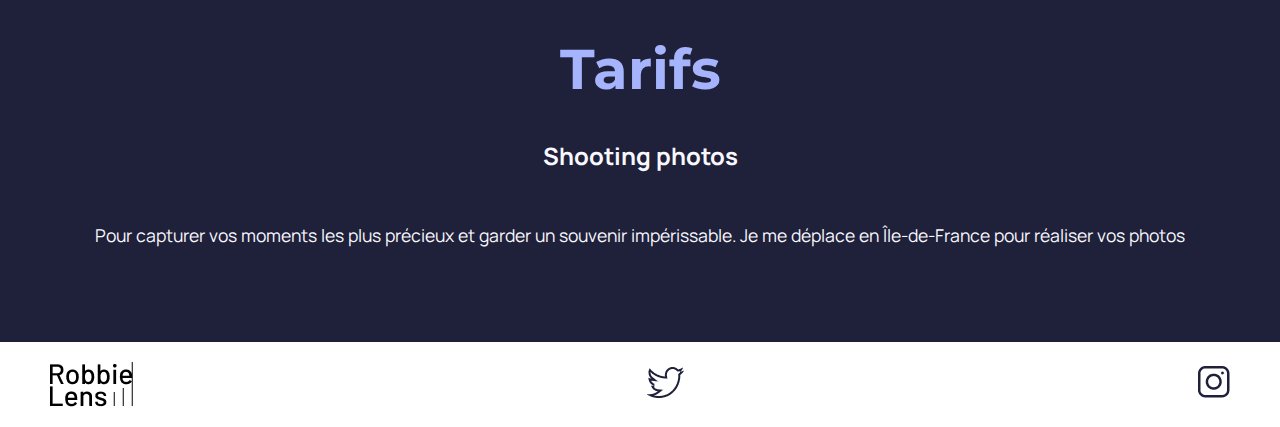
==== commit a8c366b0: "update" ====
--- a/index.html
+++ b/index.html
@@ -31,30 +31,31 @@
         <a href="" class="cta">UN PROJET ? ÉCRIVEZ-MOI</a>
     </div>
     </section>
-    <section class ="dernier_projet"></section>
-    <h2>Mon dernier projet</h2>
-        <div>
-            <img src="images\accueil\element-1.png" alt="element-1">
-            <img src="images/accueil/element-2.png" alt="element-2">
-            <img src="images/accueil/element-3.png" alt="element-3">
-        </div>
-        <div>
-            <img src="images/accueil/element-4.png" alt="element-4">
-            <img src="images/accueil/element-5.png" alt="element-5">
-            <img src="images/accueil/element-6.png" alt="element-6">
-        </div>
-        <div>
-            <a href="portfolio.html" class="cta">VOIR MON PORTFOLIO</a>
-        </div>
-<h2>Parlons de votre projet</h2>
-<section>
-    <form method="get" action="#">
-    <div class="form-nom-email">
-        <div class="form-column">
-            <label for="name">Votre nom</label>
-            <input type="text" name="nom" id="nom" placeholder="Ex.:KAMGA">
-        </div>
-        <div class="form-column">
+    <section class ="dernier_projet">
+        <h2>Mon dernier projet</h2>
+            <div>
+                <img src="images\accueil\element-1.png" alt="element-1">
+                <img src="images/accueil/element-2.png" alt="element-2">
+                <img src="images/accueil/element-3.png" alt="element-3">
+            </div>
+            <div>
+                <img src="images/accueil/element-4.png" alt="element-4">
+                <img src="images/accueil/element-5.png" alt="element-5">
+                <img src="images/accueil/element-6.png" alt="element-6">
+            </div>
+            <div>
+                <a href="portfolio.html" class="cta">VOIR MON PORTFOLIO</a>
+            </div>
+    </section>
+    <section>
+        <h2>Parlons de votre projet</h2>
+            <form method="get" action="#">
+                <div class="form-nom-email">
+                <div class="form-column">
+                    <label for="name">Votre nom</label>
+                    <input type="text" name="nom" id="nom" placeholder="Ex.:KAMGA">
+                </div>
+                <div class="form-column">
             <label for="prenom">Votre prénom</label>
             <input type= "text" name="prenom" id="prenom" placeholder="Ex. : Mathieu">
          </div> 
@@ -76,6 +77,7 @@
     </div>
     </form>
 </section>
+<section>
 <h1>Tarifs</h1>
 <h2>Shooting photos</h2>
 <p>Pour capturer vos moments les plus précieux et garder un souvenir impérissable. Je me déplace en Île-de-France pour réaliser vos photos</p>
--- a/stylecss/style.css
+++ b/stylecss/style.css
@@ -170,3 +170,6 @@
   padding: 80px;
 }
 
+@media screen and (max-width: 1200px) {
+
+}